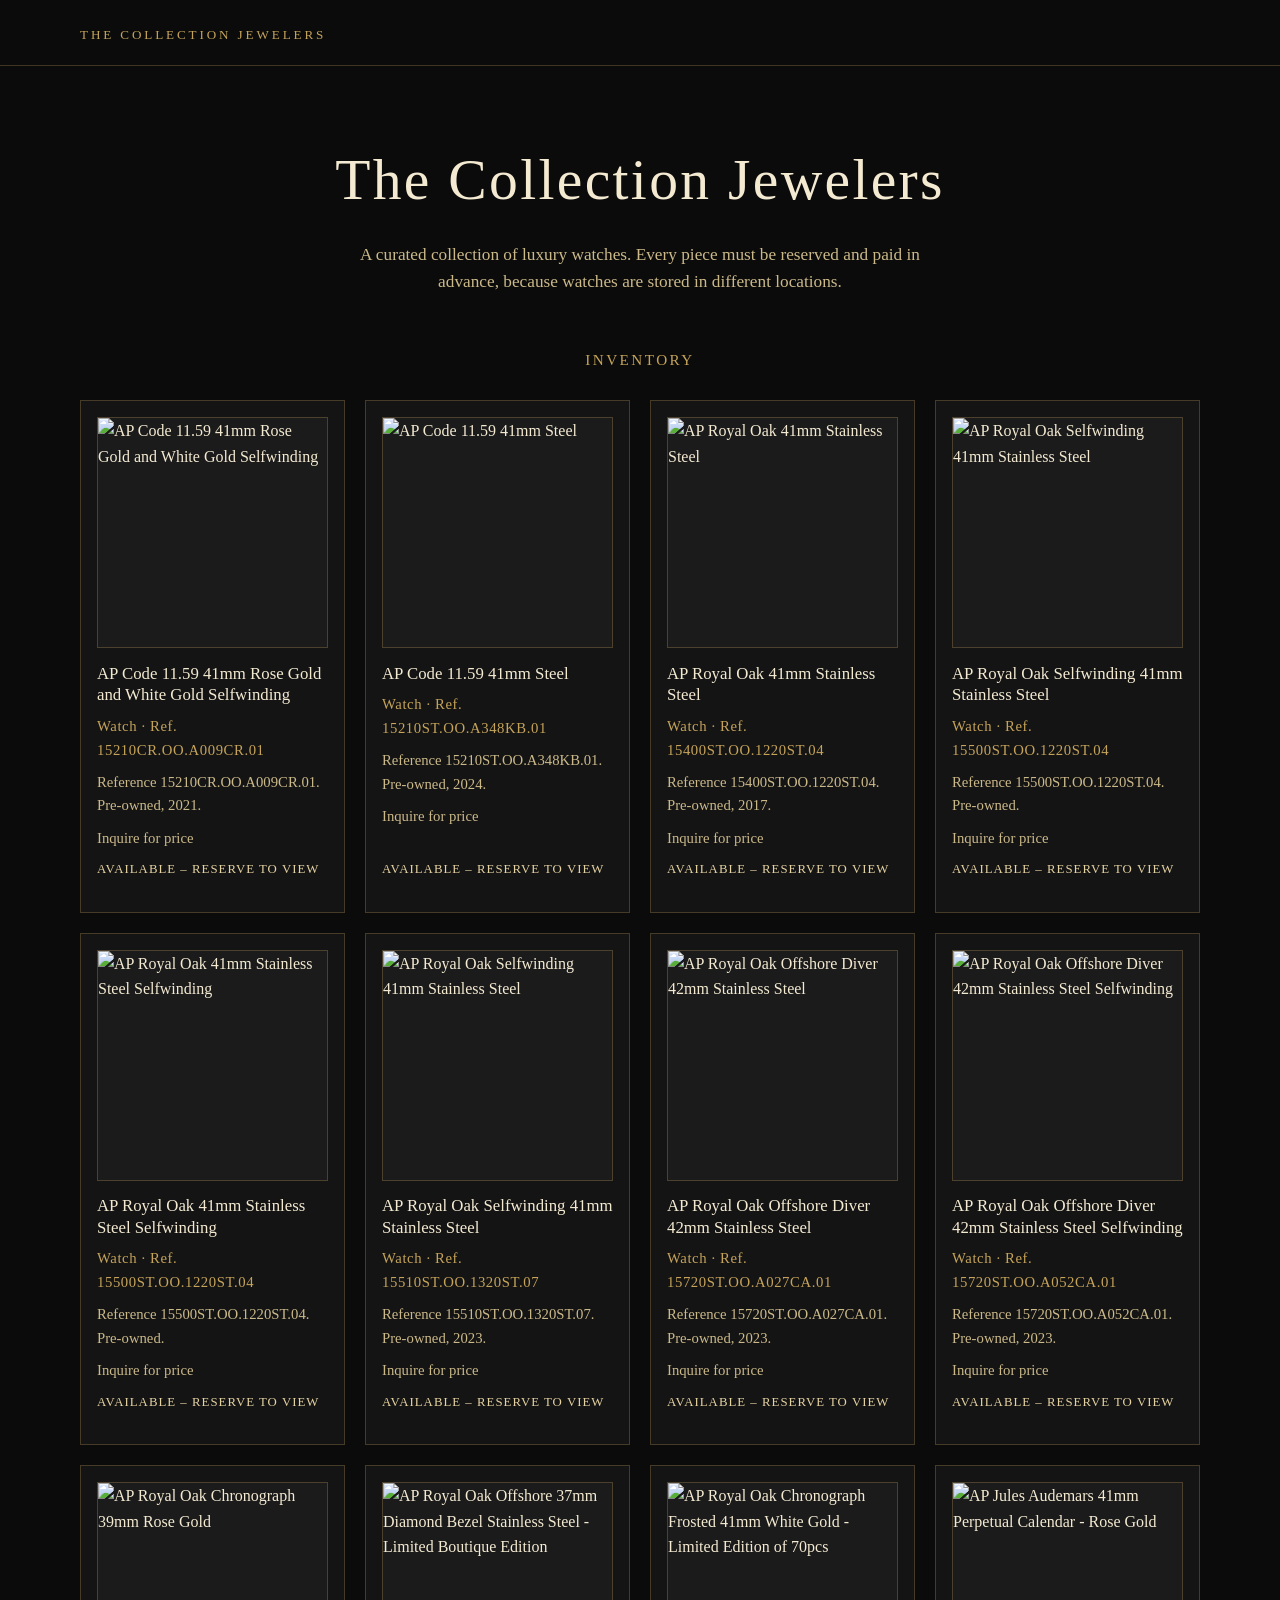
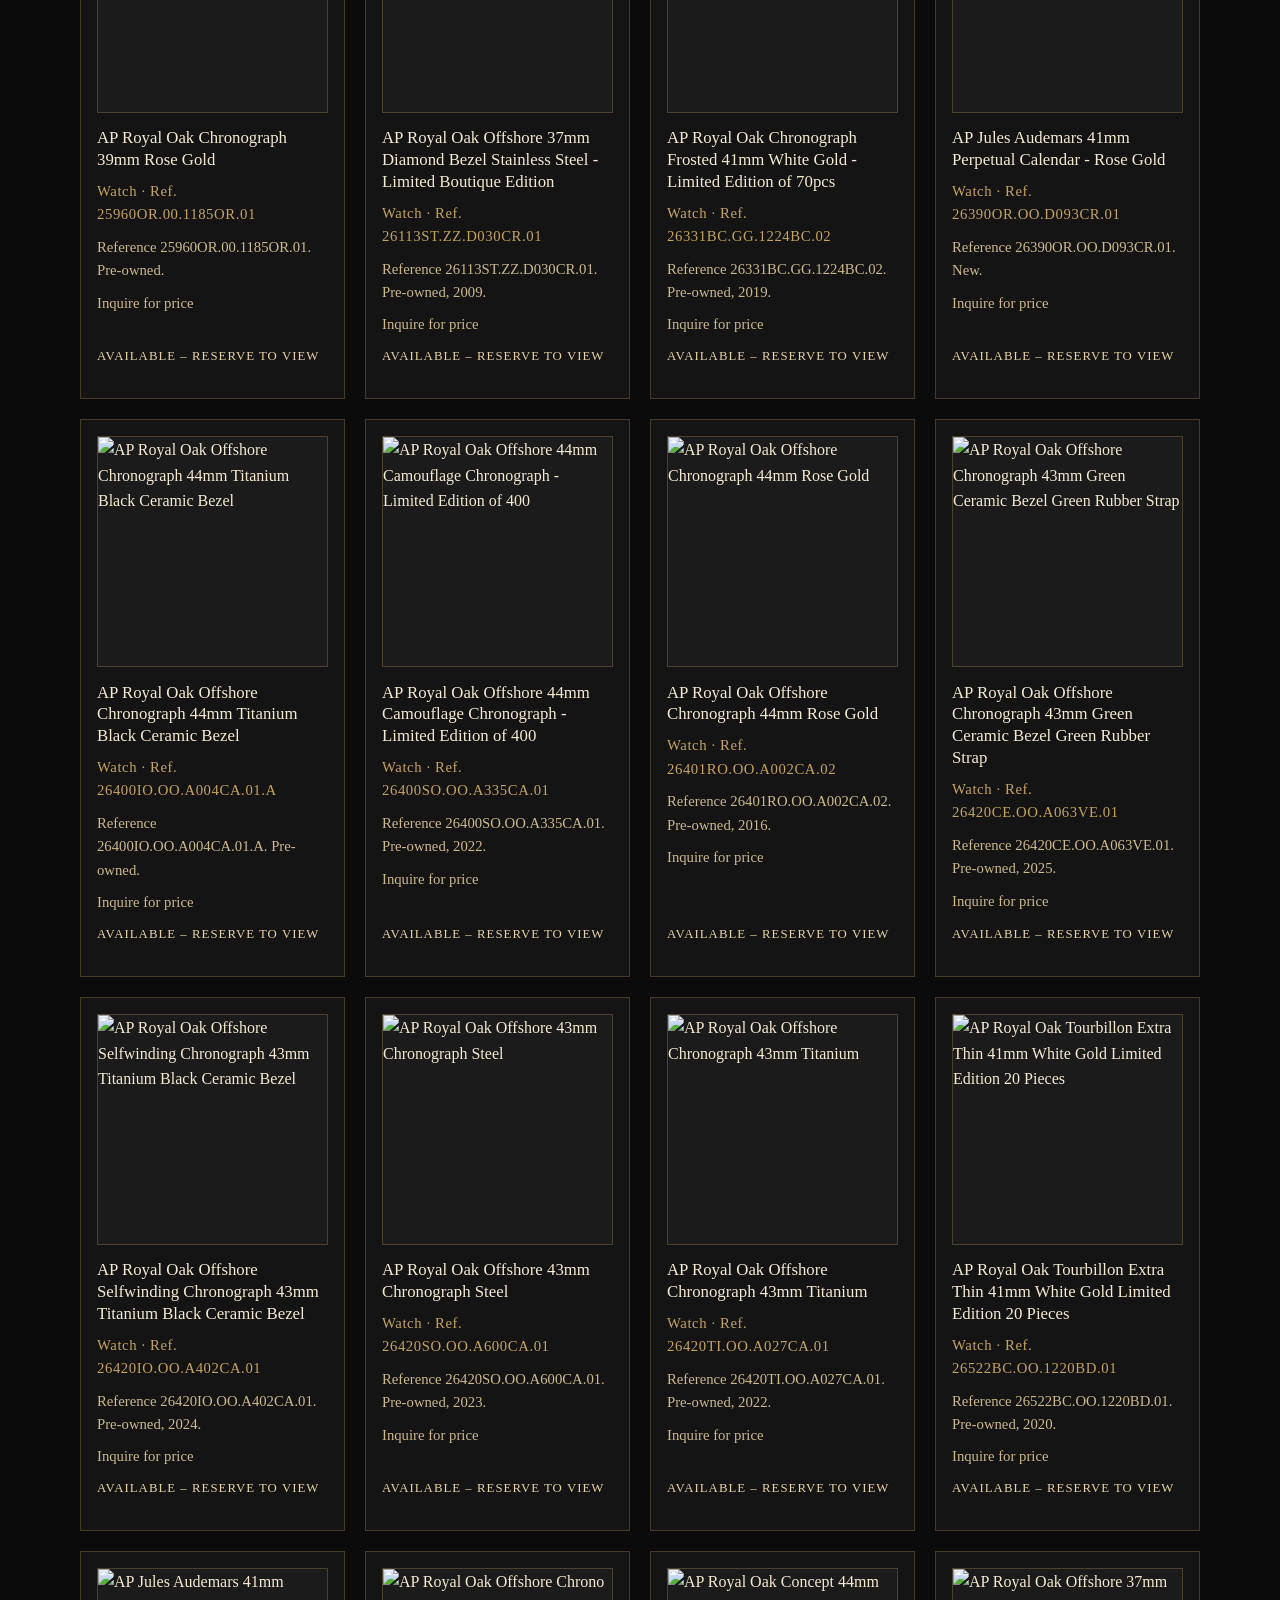
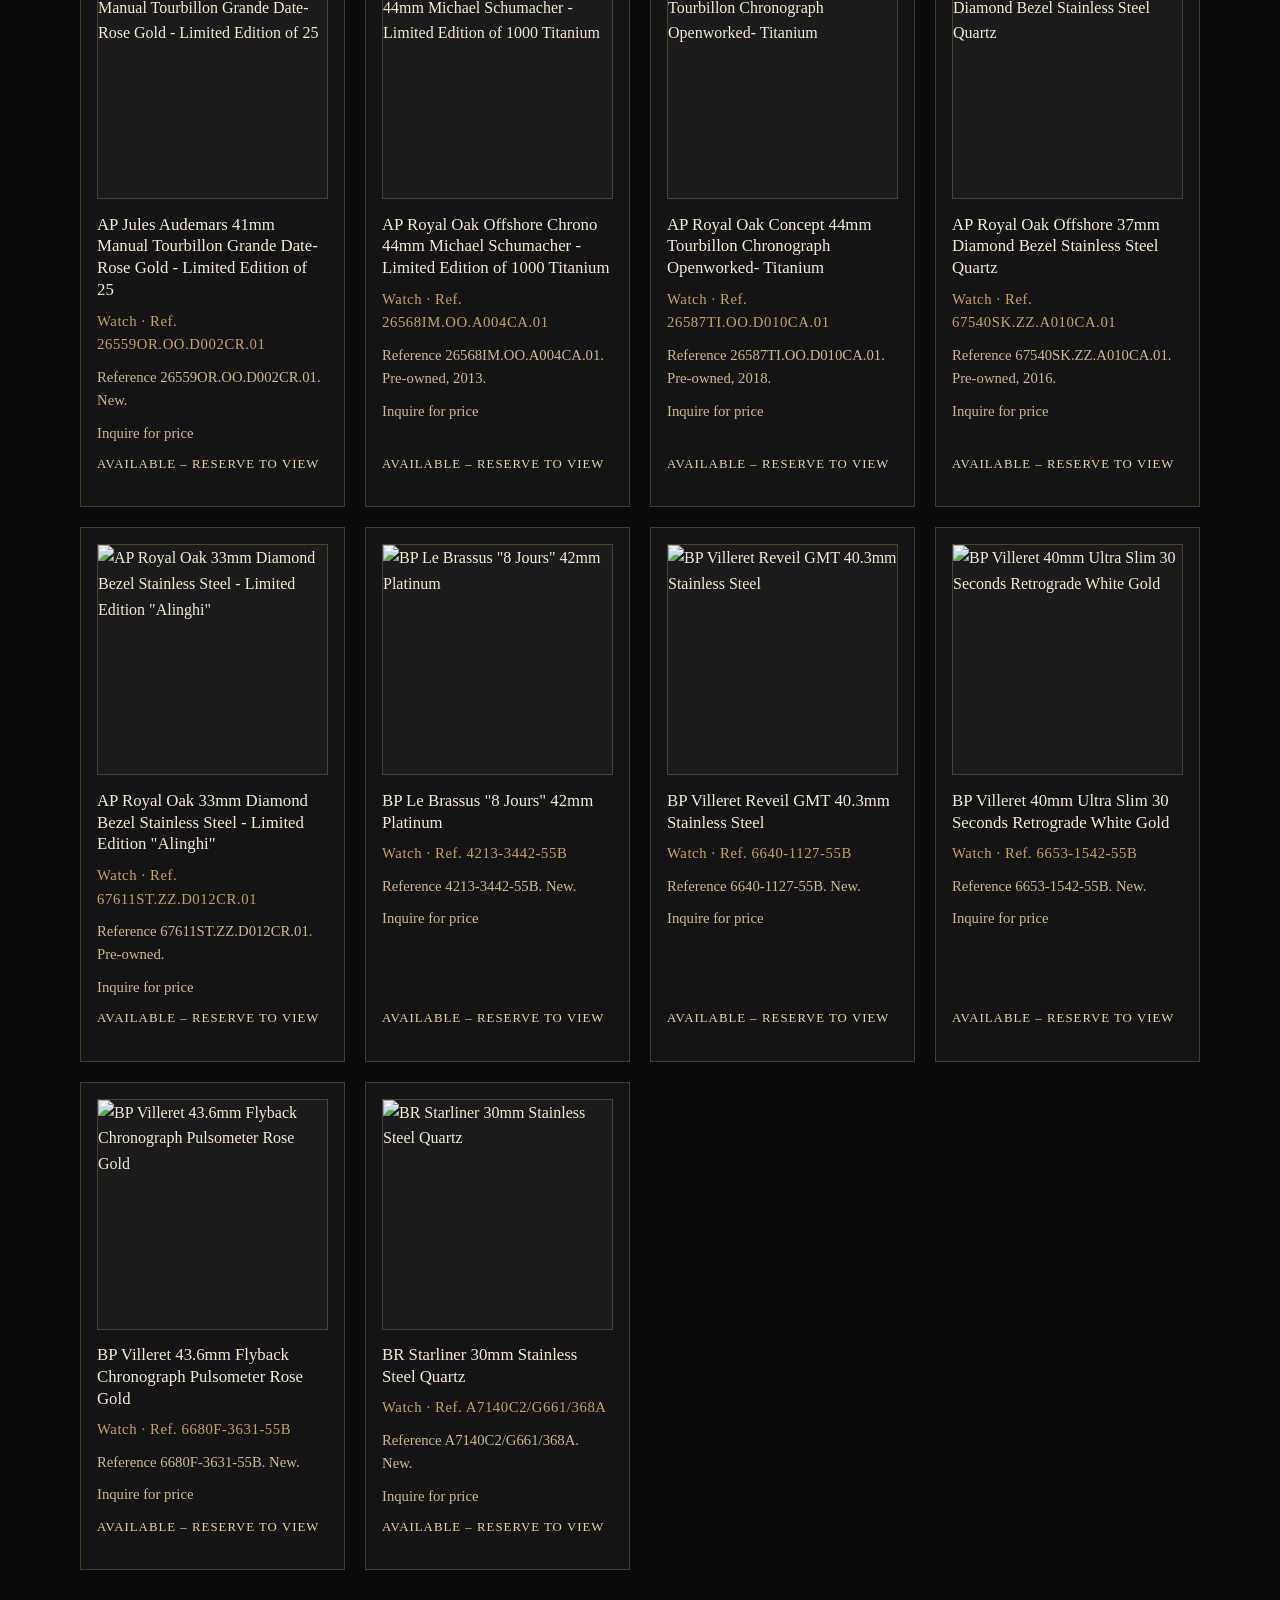
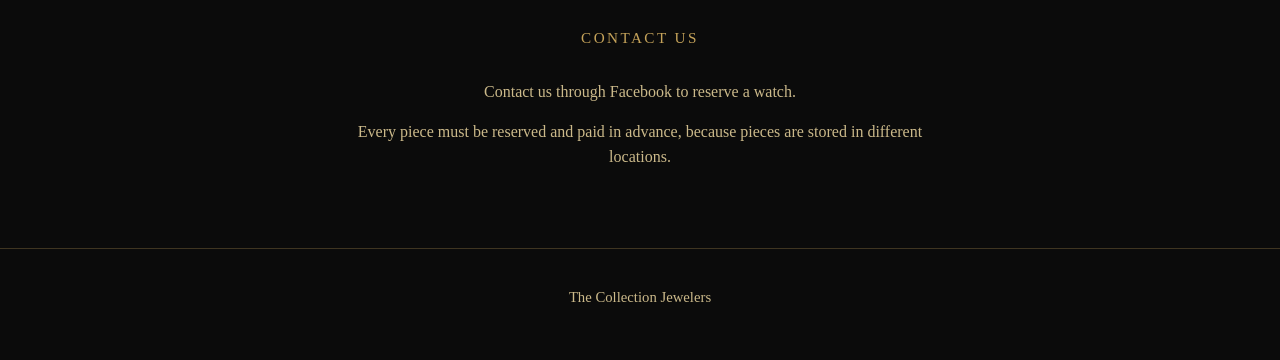
==== index.html @ a7bcff62 "Initial landing page" ====
<!DOCTYPE html>
<html lang="en">
<head>
  <meta charset="utf-8">
  <meta name="viewport" content="width=device-width, initial-scale=1">
  <title>The Collection Jewelers | Luxury Watches</title>
  <meta name="description" content="Luxury watches from The Collection Jewelers. Every piece must be reserved and paid in advance. Contact us through Facebook.">
  <link rel="canonical" href="https://thecollectionjewelers.com/">
  <meta property="og:type" content="website">
  <meta property="og:title" content="The Collection Jewelers | Luxury Watches">
  <meta property="og:description" content="Luxury watches from The Collection Jewelers. Every piece must be reserved and paid in advance. Contact us through Facebook.">
  <meta property="og:url" content="https://thecollectionjewelers.com/">
  <meta property="og:site_name" content="The Collection Jewelers">
  <script type="application/ld+json">
  {
    "@context": "https://schema.org",
    "@type": "JewelryStore",
    "name": "The Collection Jewelers",
    "url": "https://thecollectionjewelers.com/"
  }
  </script>
  <style>
    :root {
      --black: #0b0b0b;
      --ink: #f4ead2;
      --muted: #cbb98a;
      --gold: #c5a35a;
      --gold-soft: #e6d3a3;
      --line: rgba(197, 163, 90, 0.28);
      --card: #141414;
    }
    * { box-sizing: border-box; }
    html, body { margin: 0; padding: 0; }
    body {
      font-family: "Palatino Linotype", Palatino, "Times New Roman", serif;
      background: var(--black);
      color: var(--ink);
      line-height: 1.6;
    }
    a { color: var(--gold); }
    a:hover { color: var(--gold-soft); }
    img { max-width: 100%; display: block; }
    .wrap {
      width: min(1120px, calc(100% - 2.5rem));
      margin: 0 auto;
    }
    header.site-header {
      padding: 1.5rem 0 1.25rem;
      border-bottom: 1px solid var(--line);
    }
    .brand {
      letter-spacing: 0.22em;
      text-transform: uppercase;
      font-size: 0.82rem;
      color: var(--gold);
      margin: 0;
    }
    .hero {
      padding: 4.25rem 0 3.25rem;
      text-align: center;
    }
    .hero h1 {
      font-size: clamp(2.1rem, 5vw, 3.6rem);
      font-weight: 400;
      letter-spacing: 0.04em;
      margin: 0 0 0.9rem;
    }
    .hero p {
      margin: 0 auto;
      max-width: 36rem;
      color: var(--muted);
      font-size: 1.08rem;
    }
    section { padding: 0 0 3.5rem; }
    h2 {
      font-weight: 400;
      letter-spacing: 0.16em;
      text-transform: uppercase;
      font-size: 0.95rem;
      color: var(--gold);
      text-align: center;
      margin: 0 0 1.75rem;
    }
    #inventory-grid {
      display: grid;
      grid-template-columns: repeat(auto-fit, minmax(240px, 1fr));
      gap: 1.25rem;
    }
    .card {
      background: var(--card);
      border: 1px solid var(--line);
      padding: 1rem 1rem 1.2rem;
      display: flex;
      flex-direction: column;
      gap: 0.55rem;
    }
    .card .media {
      aspect-ratio: 1 / 1;
      background: #1b1b1b;
      border: 1px solid var(--line);
      overflow: hidden;
      display: flex;
      align-items: center;
      justify-content: center;
    }
    .card .media img {
      width: 100%;
      height: 100%;
      object-fit: cover;
    }
    .img-fallback {
      width: 100%;
      height: 100%;
      background: radial-gradient(circle at center, #2a2418 0%, #141414 70%);
    }
    .card h3 {
      margin: 0.35rem 0 0;
      font-size: 1.05rem;
      font-weight: 400;
      line-height: 1.3;
    }
    .meta, .desc, .price {
      margin: 0;
      font-size: 0.92rem;
    }
    .meta { color: var(--gold); letter-spacing: 0.04em; }
    .desc, .price { color: var(--muted); }
    .status {
      margin-top: auto;
      font-size: 0.8rem;
      letter-spacing: 0.08em;
      text-transform: uppercase;
      color: var(--gold-soft);
    }
    .empty, .noscript {
      text-align: center;
      color: var(--muted);
      grid-column: 1 / -1;
    }
    .contact {
      text-align: center;
      padding-bottom: 4rem;
    }
    .contact p {
      margin: 0 auto 0.9rem;
      max-width: 36rem;
      color: var(--muted);
    }
    footer.site-footer {
      border-top: 1px solid var(--line);
      padding: 1.4rem 0 2.2rem;
      text-align: center;
      color: var(--muted);
      font-size: 0.92rem;
    }
  </style>
</head>
<body>
  <header class="site-header">
    <div class="wrap">
      <p class="brand">The Collection Jewelers</p>
    </div>
  </header>
  <main>
    <section class="hero wrap">
      <h1>The Collection Jewelers</h1>
      <p>A curated collection of luxury watches. Every piece must be reserved and paid in advance, because watches are stored in different locations.</p>
    </section>
    <section class="wrap" id="inventory" aria-labelledby="inventory-heading">
      <h2 id="inventory-heading">Inventory</h2>
      <div id="inventory-grid"></div>
      <noscript>
        <p class="noscript">JavaScript is needed to view the current inventory. You can also open inventory.json in this site’s files, or contact us through Facebook.</p>
      </noscript>
    </section>
    <section class="contact wrap" id="contact" aria-labelledby="contact-heading">
      <h2 id="contact-heading">Contact us</h2>
      <p>Contact us through Facebook to reserve a watch.</p>
      <p>Every piece must be reserved and paid in advance, because pieces are stored in different locations.</p>
    </section>
  </main>
  <footer class="site-footer">
    <div class="wrap">
      <p>The Collection Jewelers</p>
    </div>
  </footer>
  <script>
    (function () {
      var grid = document.getElementById("inventory-grid");
      if (!grid) return;

      function escapeHtml(value) {
        return String(value == null ? "" : value)
          .replace(/&/g, "&amp;")
          .replace(/</g, "&lt;")
          .replace(/>/g, "&gt;")
          .replace(/"/g, "&quot;");
      }

      function showEmpty() {
        grid.innerHTML = '<p class="empty">New inventory coming soon</p>';
      }

      function cardHtml(item) {
        var name = escapeHtml(item.name || "");
        var category = escapeHtml(item.category || "");
        var description = escapeHtml(item.description || "");
        var status = escapeHtml(item.status || "");
        var price = item.price ? '<p class="price">' + escapeHtml(item.price) + "</p>" : "";
        var reference = item.reference ? escapeHtml(item.reference) : "";
        var alt = name || "Luxury watch";
        var media;
        if (item.image) {
          media = '<div class="media"><img src="' + escapeHtml(item.image) + '" alt="' + alt + '"></div>';
        } else {
          media = '<div class="media"><div class="img-fallback" role="img" aria-label="' + alt + '"></div></div>';
        }
        var metaParts = [];
        if (category) metaParts.push(category);
        if (reference) metaParts.push("Ref. " + reference);
        var meta = metaParts.length ? '<p class="meta">' + metaParts.join(" · ") + "</p>" : "";
        return (
          '<article class="card">' +
            media +
            "<h3>" + name + "</h3>" +
            meta +
            (description ? '<p class="desc">' + description + "</p>" : "") +
            price +
            (status ? '<p class="status">' + status + "</p>" : "") +
          "</article>"
        );
      }

      fetch("inventory.json")
        .then(function (res) {
          if (!res.ok) throw new Error("Could not load inventory");
          return res.json();
        })
        .then(function (items) {
          if (!items || !items.length) {
            showEmpty();
            return;
          }
          grid.innerHTML = items.map(cardHtml).join("");
        })
        .catch(function () {
          showEmpty();
        });
    })();
  </script>
</body>
</html>
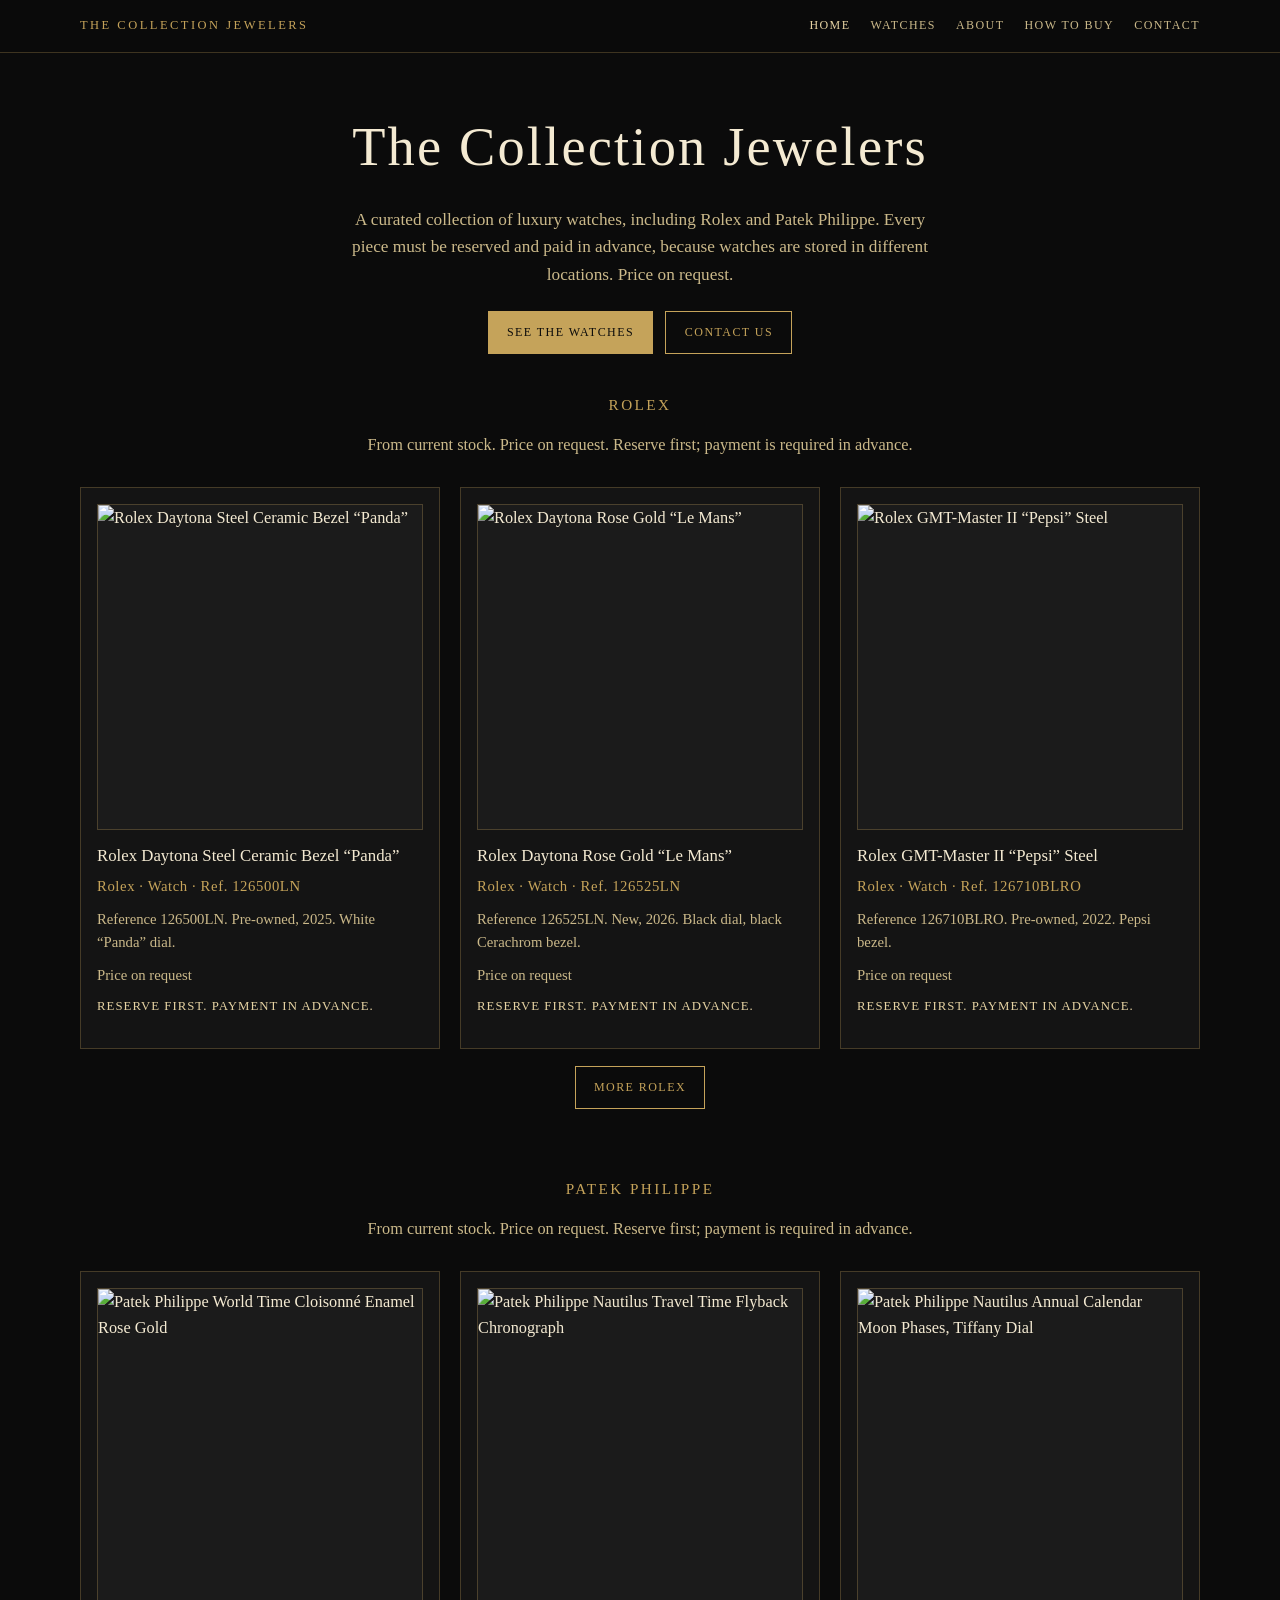
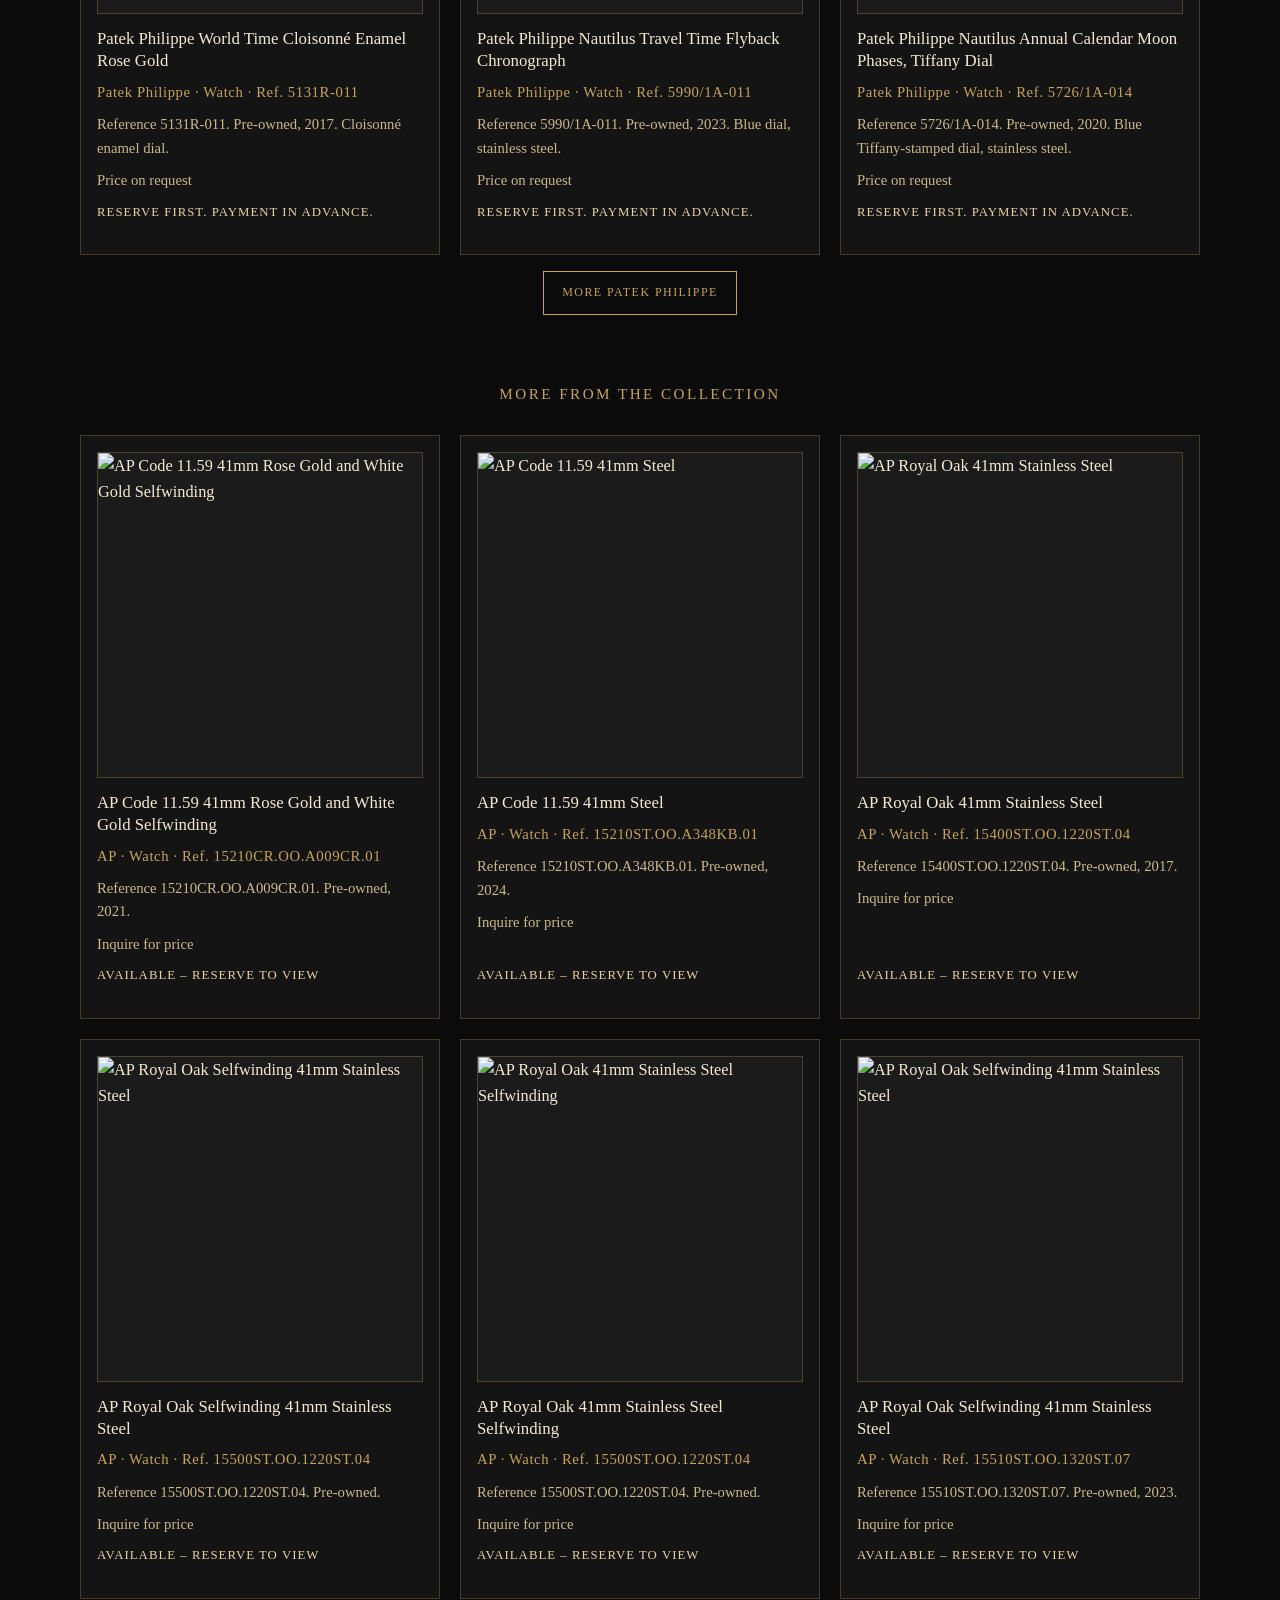
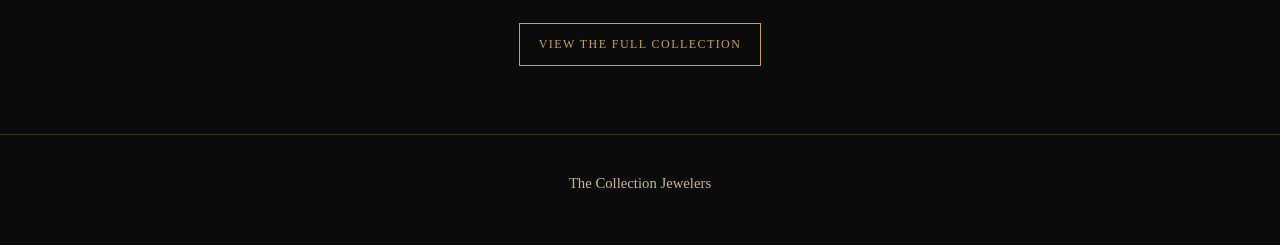
==== commit 8b868f5e: "Add Rolex and Patek Philippe sections on the multi-page site. Publish watches, about, how-to-buy, an" ====
--- a/index.html
+++ b/index.html
@@ -4,179 +4,69 @@
   <meta charset="utf-8">
   <meta name="viewport" content="width=device-width, initial-scale=1">
   <title>The Collection Jewelers | Luxury Watches</title>
-  <meta name="description" content="Luxury watches from The Collection Jewelers. Every piece must be reserved and paid in advance. Contact us through Facebook.">
+  <meta name="description" content="A curated collection of luxury watches, including Rolex and Patek Philippe. Price on request. Every piece must be reserved first, and payment is required in advance.">
   <link rel="canonical" href="https://thecollectionjewelers.com/">
   <meta property="og:type" content="website">
   <meta property="og:title" content="The Collection Jewelers | Luxury Watches">
-  <meta property="og:description" content="Luxury watches from The Collection Jewelers. Every piece must be reserved and paid in advance. Contact us through Facebook.">
+  <meta property="og:description" content="A curated collection of luxury watches, including Rolex and Patek Philippe. Price on request. Every piece must be reserved first, and payment is required in advance.">
   <meta property="og:url" content="https://thecollectionjewelers.com/">
   <meta property="og:site_name" content="The Collection Jewelers">
-  <script type="application/ld+json">
+  <meta property="og:image" content="https://thecollectionjewelers.com/images/og.jpg">
+  <meta name="twitter:card" content="summary_large_image">
+  <link rel="stylesheet" href="styles.css">
+    <script type="application/ld+json">
   {
     "@context": "https://schema.org",
     "@type": "JewelryStore",
     "name": "The Collection Jewelers",
-    "url": "https://thecollectionjewelers.com/"
+    "url": "https://thecollectionjewelers.com/",
+    "description": "A curated collection of luxury watches. Every piece must be reserved and paid in advance."
   }
   </script>
-  <style>
-    :root {
-      --black: #0b0b0b;
-      --ink: #f4ead2;
-      --muted: #cbb98a;
-      --gold: #c5a35a;
-      --gold-soft: #e6d3a3;
-      --line: rgba(197, 163, 90, 0.28);
-      --card: #141414;
-    }
-    * { box-sizing: border-box; }
-    html, body { margin: 0; padding: 0; }
-    body {
-      font-family: "Palatino Linotype", Palatino, "Times New Roman", serif;
-      background: var(--black);
-      color: var(--ink);
-      line-height: 1.6;
-    }
-    a { color: var(--gold); }
-    a:hover { color: var(--gold-soft); }
-    img { max-width: 100%; display: block; }
-    .wrap {
-      width: min(1120px, calc(100% - 2.5rem));
-      margin: 0 auto;
-    }
-    header.site-header {
-      padding: 1.5rem 0 1.25rem;
-      border-bottom: 1px solid var(--line);
-    }
-    .brand {
-      letter-spacing: 0.22em;
-      text-transform: uppercase;
-      font-size: 0.82rem;
-      color: var(--gold);
-      margin: 0;
-    }
-    .hero {
-      padding: 4.25rem 0 3.25rem;
-      text-align: center;
-    }
-    .hero h1 {
-      font-size: clamp(2.1rem, 5vw, 3.6rem);
-      font-weight: 400;
-      letter-spacing: 0.04em;
-      margin: 0 0 0.9rem;
-    }
-    .hero p {
-      margin: 0 auto;
-      max-width: 36rem;
-      color: var(--muted);
-      font-size: 1.08rem;
-    }
-    section { padding: 0 0 3.5rem; }
-    h2 {
-      font-weight: 400;
-      letter-spacing: 0.16em;
-      text-transform: uppercase;
-      font-size: 0.95rem;
-      color: var(--gold);
-      text-align: center;
-      margin: 0 0 1.75rem;
-    }
-    #inventory-grid {
-      display: grid;
-      grid-template-columns: repeat(auto-fit, minmax(240px, 1fr));
-      gap: 1.25rem;
-    }
-    .card {
-      background: var(--card);
-      border: 1px solid var(--line);
-      padding: 1rem 1rem 1.2rem;
-      display: flex;
-      flex-direction: column;
-      gap: 0.55rem;
-    }
-    .card .media {
-      aspect-ratio: 1 / 1;
-      background: #1b1b1b;
-      border: 1px solid var(--line);
-      overflow: hidden;
-      display: flex;
-      align-items: center;
-      justify-content: center;
-    }
-    .card .media img {
-      width: 100%;
-      height: 100%;
-      object-fit: cover;
-    }
-    .img-fallback {
-      width: 100%;
-      height: 100%;
-      background: radial-gradient(circle at center, #2a2418 0%, #141414 70%);
-    }
-    .card h3 {
-      margin: 0.35rem 0 0;
-      font-size: 1.05rem;
-      font-weight: 400;
-      line-height: 1.3;
-    }
-    .meta, .desc, .price {
-      margin: 0;
-      font-size: 0.92rem;
-    }
-    .meta { color: var(--gold); letter-spacing: 0.04em; }
-    .desc, .price { color: var(--muted); }
-    .status {
-      margin-top: auto;
-      font-size: 0.8rem;
-      letter-spacing: 0.08em;
-      text-transform: uppercase;
-      color: var(--gold-soft);
-    }
-    .empty, .noscript {
-      text-align: center;
-      color: var(--muted);
-      grid-column: 1 / -1;
-    }
-    .contact {
-      text-align: center;
-      padding-bottom: 4rem;
-    }
-    .contact p {
-      margin: 0 auto 0.9rem;
-      max-width: 36rem;
-      color: var(--muted);
-    }
-    footer.site-footer {
-      border-top: 1px solid var(--line);
-      padding: 1.4rem 0 2.2rem;
-      text-align: center;
-      color: var(--muted);
-      font-size: 0.92rem;
-    }
-  </style>
 </head>
 <body>
   <header class="site-header">
-    <div class="wrap">
-      <p class="brand">The Collection Jewelers</p>
+    <div class="wrap header-inner">
+      <a class="brand" href="index.html">The Collection Jewelers</a>
+      <input type="checkbox" id="nav-toggle" class="nav-toggle">
+      <label for="nav-toggle" class="nav-button">Menu</label>
+      <nav>
+        <a href="index.html" aria-current="page">Home</a>
+        <a href="watches.html">Watches</a>
+        <a href="about.html">About</a>
+        <a href="how-to-buy.html">How to buy</a>
+        <a href="contact.html">Contact</a>
+      </nav>
     </div>
   </header>
   <main>
     <section class="hero wrap">
       <h1>The Collection Jewelers</h1>
-      <p>A curated collection of luxury watches. Every piece must be reserved and paid in advance, because watches are stored in different locations.</p>
+      <p>A curated collection of luxury watches, including Rolex and Patek Philippe. Every piece must be reserved and paid in advance, because watches are stored in different locations. Price on request.</p>
+      <div class="actions">
+        <a class="btn" href="watches.html">See the watches</a>
+        <a class="btn btn-ghost" href="contact.html">Contact us</a>
+      </div>
     </section>
-    <section class="wrap" id="inventory" aria-labelledby="inventory-heading">
-      <h2 id="inventory-heading">Inventory</h2>
-      <div id="inventory-grid"></div>
+    <section class="wrap brand-section" aria-labelledby="rolex-heading">
+      <h2 id="rolex-heading">Rolex</h2>
+      <p class="lede">From current stock. Price on request. Reserve first; payment is required in advance.</p>
+      <div class="inventory-grid" data-brand-section="Rolex" data-limit="3"></div>
+      <p class="contact-note"><a class="btn btn-ghost" href="watches.html#rolex">More Rolex</a></p>
+    </section>
+    <section class="wrap brand-section" aria-labelledby="patek-heading">
+      <h2 id="patek-heading">Patek Philippe</h2>
+      <p class="lede">From current stock. Price on request. Reserve first; payment is required in advance.</p>
+      <div class="inventory-grid" data-brand-section="Patek Philippe" data-limit="3"></div>
+      <p class="contact-note"><a class="btn btn-ghost" href="watches.html#patek">More Patek Philippe</a></p>
+    </section>
+    <section class="wrap" aria-labelledby="featured-heading">
+      <h2 id="featured-heading">More from the collection</h2>
+      <div id="inventory-grid" data-featured="6"></div>
       <noscript>
-        <p class="noscript">JavaScript is needed to view the current inventory. You can also open inventory.json in this site’s files, or contact us through Facebook.</p>
+        <p class="noscript">JavaScript is needed to view the current inventory. You can also open inventory.json, or contact us through Facebook.</p>
       </noscript>
-    </section>
-    <section class="contact wrap" id="contact" aria-labelledby="contact-heading">
-      <h2 id="contact-heading">Contact us</h2>
-      <p>Contact us through Facebook to reserve a watch.</p>
-      <p>Every piece must be reserved and paid in advance, because pieces are stored in different locations.</p>
+      <p class="contact-note" style="margin-top:1.5rem;"><a class="btn btn-ghost" href="watches.html">View the full collection</a></p>
     </section>
   </main>
   <footer class="site-footer">
@@ -184,69 +74,6 @@
       <p>The Collection Jewelers</p>
     </div>
   </footer>
-  <script>
-    (function () {
-      var grid = document.getElementById("inventory-grid");
-      if (!grid) return;
-
-      function escapeHtml(value) {
-        return String(value == null ? "" : value)
-          .replace(/&/g, "&amp;")
-          .replace(/</g, "&lt;")
-          .replace(/>/g, "&gt;")
-          .replace(/"/g, "&quot;");
-      }
-
-      function showEmpty() {
-        grid.innerHTML = '<p class="empty">New inventory coming soon</p>';
-      }
-
-      function cardHtml(item) {
-        var name = escapeHtml(item.name || "");
-        var category = escapeHtml(item.category || "");
-        var description = escapeHtml(item.description || "");
-        var status = escapeHtml(item.status || "");
-        var price = item.price ? '<p class="price">' + escapeHtml(item.price) + "</p>" : "";
-        var reference = item.reference ? escapeHtml(item.reference) : "";
-        var alt = name || "Luxury watch";
-        var media;
-        if (item.image) {
-          media = '<div class="media"><img src="' + escapeHtml(item.image) + '" alt="' + alt + '"></div>';
-        } else {
-          media = '<div class="media"><div class="img-fallback" role="img" aria-label="' + alt + '"></div></div>';
-        }
-        var metaParts = [];
-        if (category) metaParts.push(category);
-        if (reference) metaParts.push("Ref. " + reference);
-        var meta = metaParts.length ? '<p class="meta">' + metaParts.join(" · ") + "</p>" : "";
-        return (
-          '<article class="card">' +
-            media +
-            "<h3>" + name + "</h3>" +
-            meta +
-            (description ? '<p class="desc">' + description + "</p>" : "") +
-            price +
-            (status ? '<p class="status">' + status + "</p>" : "") +
-          "</article>"
-        );
-      }
-
-      fetch("inventory.json")
-        .then(function (res) {
-          if (!res.ok) throw new Error("Could not load inventory");
-          return res.json();
-        })
-        .then(function (items) {
-          if (!items || !items.length) {
-            showEmpty();
-            return;
-          }
-          grid.innerHTML = items.map(cardHtml).join("");
-        })
-        .catch(function () {
-          showEmpty();
-        });
-    })();
-  </script>
+  <script src="inventory.js"></script>
 </body>
 </html>
--- a/styles.css
+++ b/styles.css
@@ -0,0 +1,261 @@
+/* The Collection Jewelers — mobile-first */
+:root {
+  --black: #0b0b0b;
+  --ink: #f4ead2;
+  --muted: #cbb98a;
+  --gold: #c5a35a;
+  --gold-soft: #e6d3a3;
+  --line: rgba(197, 163, 90, 0.28);
+  --card: #141414;
+}
+* { box-sizing: border-box; }
+html { scroll-behavior: smooth; }
+html, body { margin: 0; padding: 0; }
+body {
+  font-family: "Palatino Linotype", Palatino, "Times New Roman", serif;
+  background: var(--black);
+  color: var(--ink);
+  line-height: 1.6;
+  font-size: 1.02rem;
+}
+a { color: var(--gold); text-decoration: none; }
+a:hover { color: var(--gold-soft); }
+img { max-width: 100%; height: auto; display: block; }
+.wrap { width: min(1120px, calc(100% - 2rem)); margin: 0 auto; }
+
+.site-header {
+  border-bottom: 1px solid var(--line);
+  padding: 1rem 0;
+  position: sticky;
+  top: 0;
+  background: rgba(11,11,11,0.94);
+  z-index: 20;
+}
+.header-inner {
+  display: flex;
+  flex-wrap: wrap;
+  align-items: center;
+  justify-content: space-between;
+  gap: 0.75rem;
+}
+.brand {
+  letter-spacing: 0.2em;
+  text-transform: uppercase;
+  font-size: 0.78rem;
+  color: var(--gold);
+  margin: 0;
+  text-decoration: none;
+}
+.nav-toggle { position: absolute; opacity: 0; width: 1px; height: 1px; }
+.nav-button {
+  display: inline-block;
+  border: 1px solid var(--line);
+  color: var(--gold);
+  padding: 0.35rem 0.7rem;
+  letter-spacing: 0.14em;
+  text-transform: uppercase;
+  font-size: 0.72rem;
+  cursor: pointer;
+}
+nav {
+  display: none;
+  flex-direction: column;
+  width: 100%;
+  gap: 0.7rem;
+  padding: 0.6rem 0 0.2rem;
+}
+.nav-toggle:checked ~ nav { display: flex; }
+nav a {
+  color: var(--muted);
+  letter-spacing: 0.12em;
+  text-transform: uppercase;
+  font-size: 0.75rem;
+}
+nav a[aria-current="page"], nav a:hover { color: var(--gold-soft); }
+
+@media (min-width: 860px) {
+  .nav-button { display: none; }
+  nav { display: flex; flex-direction: row; width: auto; padding: 0; gap: 1.25rem; }
+}
+
+.hero, .page-hero { padding: 3.2rem 0 2.4rem; text-align: center; }
+.hero h1, .page-hero h1 {
+  font-size: clamp(2rem, 5vw, 3.4rem);
+  font-weight: 400;
+  letter-spacing: 0.04em;
+  margin: 0 0 0.9rem;
+}
+.hero p, .page-hero p {
+  margin: 0 auto;
+  max-width: 36rem;
+  color: var(--muted);
+  font-size: 1.08rem;
+}
+.actions { display: flex; flex-wrap: wrap; gap: 0.75rem; justify-content: center; margin-top: 1.4rem; }
+.btn {
+  display: inline-block;
+  border: 1px solid var(--gold);
+  background: var(--gold);
+  color: var(--black);
+  padding: 0.7rem 1.15rem;
+  letter-spacing: 0.12em;
+  text-transform: uppercase;
+  font-size: 0.75rem;
+  font-family: inherit;
+  cursor: pointer;
+}
+.btn:hover { background: var(--gold-soft); color: var(--black); }
+.btn-ghost { background: transparent; color: var(--gold); }
+.btn-ghost:hover { background: transparent; color: var(--gold-soft); }
+
+section { padding: 0 0 3.2rem; }
+h2 {
+  font-weight: 400;
+  letter-spacing: 0.16em;
+  text-transform: uppercase;
+  font-size: 0.95rem;
+  color: var(--gold);
+  text-align: center;
+  margin: 0 0 1.75rem;
+}
+.lede {
+  text-align: center;
+  color: var(--muted);
+  max-width: 38rem;
+  margin: -0.8rem auto 1.8rem;
+}
+
+#inventory-grid, .inventory-grid, .grid {
+  display: grid;
+  grid-template-columns: 1fr;
+  gap: 1.25rem;
+}
+@media (min-width: 600px) {
+  #inventory-grid, .inventory-grid, .grid-2, .grid-3 { grid-template-columns: 1fr 1fr; }
+}
+@media (min-width: 900px) {
+  #inventory-grid, .inventory-grid, .grid-3 { grid-template-columns: repeat(3, 1fr); }
+}
+
+.card {
+  background: var(--card);
+  border: 1px solid var(--line);
+  padding: 1rem 1rem 1.2rem;
+  display: flex;
+  flex-direction: column;
+  gap: 0.55rem;
+}
+.card .media {
+  aspect-ratio: 1 / 1;
+  background: #1b1b1b;
+  border: 1px solid var(--line);
+  overflow: hidden;
+  display: flex;
+  align-items: center;
+  justify-content: center;
+}
+.card .media img {
+  width: 100%;
+  height: 100%;
+  object-fit: cover;
+}
+.img-fallback {
+  width: 100%;
+  height: 100%;
+  background: radial-gradient(circle at center, #2a2418 0%, #141414 70%);
+}
+.card h3 {
+  margin: 0.35rem 0 0;
+  font-size: 1.05rem;
+  font-weight: 400;
+  line-height: 1.3;
+}
+.meta, .desc, .price { margin: 0; font-size: 0.92rem; }
+.meta { color: var(--gold); letter-spacing: 0.04em; }
+.desc, .price { color: var(--muted); }
+.status {
+  margin-top: auto;
+  font-size: 0.8rem;
+  letter-spacing: 0.08em;
+  text-transform: uppercase;
+  color: var(--gold-soft);
+}
+.empty, .noscript {
+  text-align: center;
+  color: var(--muted);
+  grid-column: 1 / -1;
+}
+
+.filters {
+  display: flex;
+  flex-wrap: wrap;
+  gap: 0.5rem;
+  justify-content: center;
+  margin: 0 0 1.5rem;
+}
+.filter-btn {
+  font: inherit;
+  background: transparent;
+  color: var(--muted);
+  border: 1px solid var(--line);
+  padding: 0.4rem 0.75rem;
+  letter-spacing: 0.1em;
+  text-transform: uppercase;
+  font-size: 0.72rem;
+  cursor: pointer;
+}
+.filter-btn[aria-pressed="true"], .filter-btn:hover {
+  color: var(--black);
+  background: var(--gold);
+  border-color: var(--gold);
+}
+
+.prose { max-width: 40rem; margin: 0 auto; color: var(--muted); }
+.prose p { margin: 0 0 1rem; }
+.steps { max-width: 40rem; margin: 0 auto; padding: 0; list-style: none; counter-reset: step; }
+.steps li {
+  position: relative;
+  padding: 0 0 1.3rem 3rem;
+  color: var(--muted);
+  border-left: 1px solid var(--line);
+  margin-left: 0.7rem;
+}
+.steps li:last-child { border-left-color: transparent; }
+.steps li::before {
+  counter-increment: step;
+  content: counter(step);
+  position: absolute;
+  left: -0.85rem;
+  top: 0;
+  width: 1.6rem;
+  height: 1.6rem;
+  border: 1px solid var(--gold);
+  background: var(--black);
+  color: var(--gold);
+  display: flex;
+  align-items: center;
+  justify-content: center;
+  font-size: 0.8rem;
+}
+
+form { max-width: 32rem; margin: 0 auto; display: grid; gap: 0.85rem; }
+label { display: grid; gap: 0.3rem; color: var(--gold-soft); }
+input, textarea {
+  font: inherit;
+  color: var(--ink);
+  background: #101010;
+  border: 1px solid var(--line);
+  padding: 0.7rem 0.75rem;
+  width: 100%;
+}
+textarea { min-height: 8rem; resize: vertical; }
+.hp { position: absolute; left: -9999px; height: 0; width: 0; overflow: hidden; }
+.form-note, .contact-note { text-align: center; color: var(--muted); }
+
+.site-footer {
+  border-top: 1px solid var(--line);
+  padding: 1.4rem 0 2.2rem;
+  text-align: center;
+  color: var(--muted);
+  font-size: 0.92rem;
+}
